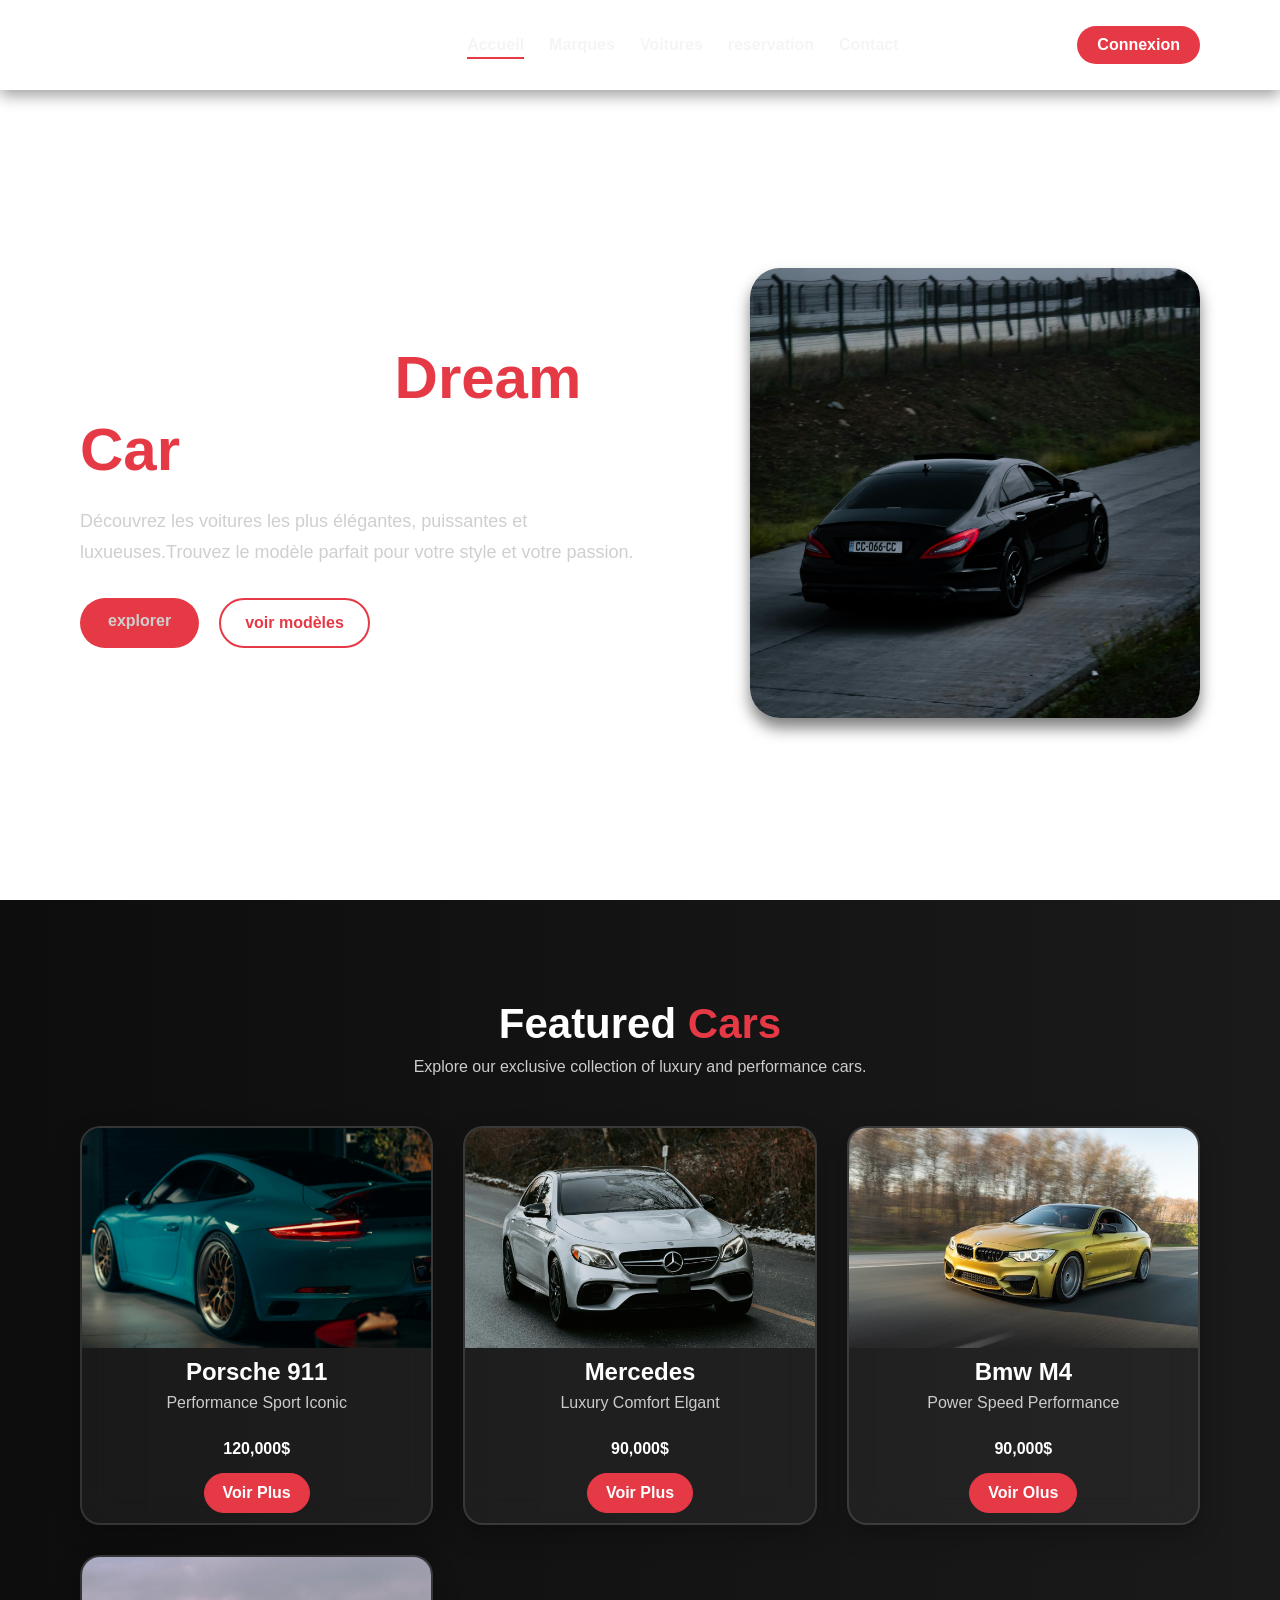
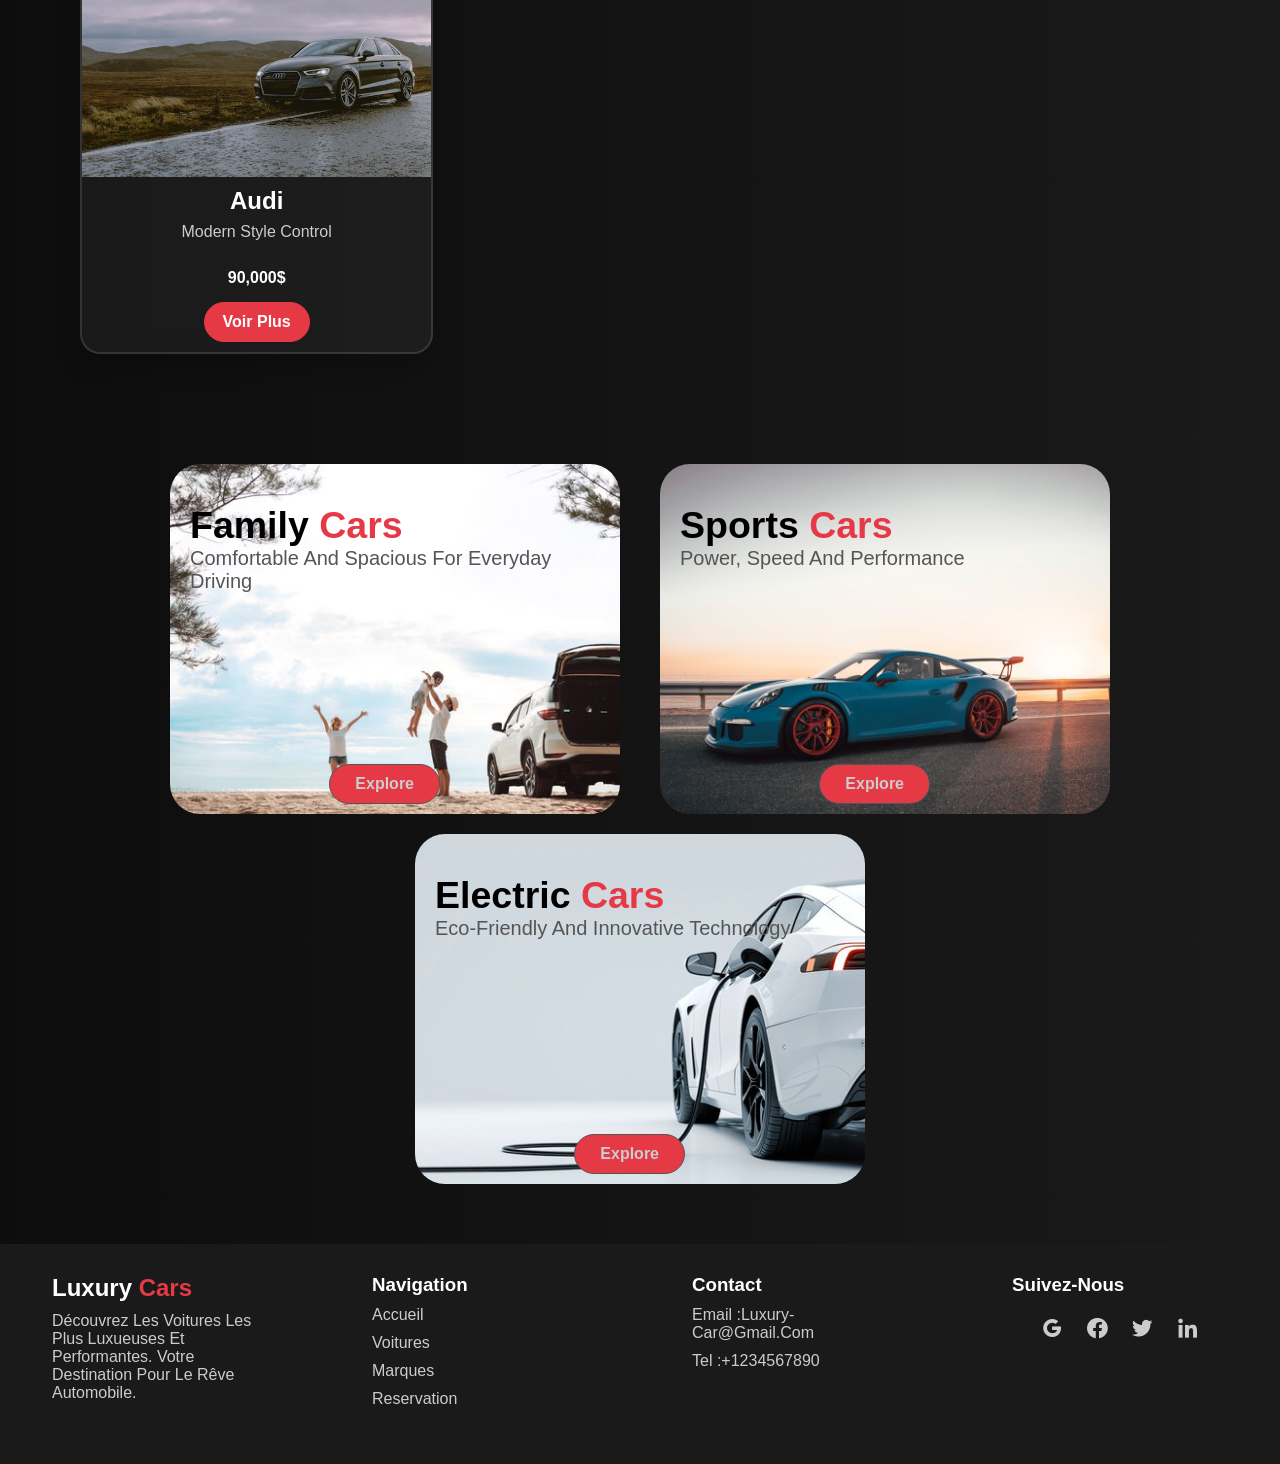
==== index.html @ 9dcb7784 "Version initiale" ====
<!doctype html>
<html lang="fr">
  <head>
    <meta charset="UTF-8" />
    <meta name="viewport" content="width=device-width, initial-scale=1.0" />
    <title>Luxury Cars</title>
    <link rel="stylesheet" href="style.css" />
    <link
      href="https://unpkg.com/boxicons@2.1.4/css/boxicons.min.css"
      rel="stylesheet"
    />
  </head>
  <body>
    <video autoplay muted loop id="video1">
      <source src="video/5.mp4" type="video/mp4" />
    </video>

    <head>
      <div>
        <header id="header">
          <h2 class="logo">LUXURY CARS</h2>

          <nav>
            <ul class="navbar">
              <li><a class="active" href="index.html">Accueil</a></li>
              <li><a href="marques.html">Marques</a></li>
              <li><a href="voitures.html">Voitures</a></li>
              <li><a href="#">reservation</a></li>
              <li><a href="#">Contact</a></li>
            </ul>
          </nav>

          <a href="connexion.html" class="login-btn">Connexion</a>
        </header>
        <!--hero-->
        <section class="hero">
          <div class="herotext">
            <h2>drive your <span>dream car</span></h2>
            <p>
              Découvrez les voitures les plus élégantes, puissantes et
              luxueuses.Trouvez le modèle parfait pour votre style et votre
              passion.
            </p>

            <div class="herobuttons">
              <a href="" class="explorer">explorer</a>
              <a href="" class="modele">voir modèles</a>
            </div>
          </div>
          <div><img class="heroimg" src="image/cls.jpg" /></div>
        </section>
      </div>
    </head>

    <main>
      <!--feature-->

      <section id="feature">
        <div class="feature-box">
          <div class="feature-text">
            <h2>Featured <span>cars</span></h2>
            <p>
              Explore our exclusive collection of luxury and performance cars.
            </p>
          </div>

          <div class="feature-cards">
            <div class="car-card">
              <img src="image/porsche-911.jpg" alt="porsche 911" />
              <div class="car-info">
                <h3>Porsche 911</h3>
                <p>performance sport iconic</p>
              </div>
              <div class="car-bottom">
                <p>120,000$</p>
                <a href="#" class="car-btn"> voir plus</a>
              </div>
            </div>

            <div class="car-card">
              <img src="image/mercedes.jpg" alt="mercedes" />
              <div class="car-info">
                <h3>mercedes</h3>
                <p>luxury comfort elgant</p>
              </div>
              <div class="car-bottom">
                <p>90,000$</p>
                <a href="#" class="car-btn"> voir plus</a>
              </div>
            </div>

            <div class="car-card">
              <img src="image/bmx-m4.jpg" alt="bmw m4" />
              <div class="car-info">
                <h3>bmw m4</h3>
                <p>power speed performance</p>
              </div>
              <div class="car-bottom">
                <p>90,000$</p>
                <a href="#" class="car-btn"> voir olus</a>
              </div>
            </div>

            <div class="car-card">
              <img src="image/audi1.jpg" alt="audi" />
              <div class="car-info">
                <h3>audi</h3>
                <p>modern style control</p>
              </div>
              <div class="car-bottom">
                <p>90,000$</p>
                <a href="#" class="car-btn"> voir plus</a>
              </div>
            </div>
          </div>
        </div>
      </section>

      <!--cars type-->

      <section class="cars-type">
        <div class="car-type" id="family-car">
          <div class="type-txt">
            <h2>family <span>cars</span></h2>
            <p>Comfortable and spacious for everyday driving</p>
          </div>

          <a href="" class="type-btn">explore</a>
        </div>

        <div class="car-type" id="sport-car">
          <div class="type-txt">
            <h2>sports <span>cars</span></h2>
            <p>Power, speed and performance</p>
          </div>
          <a href="" class="type-btn">explore</a>
        </div>

        <div class="car-type" id="electric-car">
          <div class="type-txt">
            <h2>electric <span>cars</span></h2>
            <p>Eco-friendly and innovative technology</p>
          </div>
          <a href="" class="type-btn">explore</a>
        </div>
      </section>
    </main>

    <!--footer-->
    <footer>
      <section class="footer">
        <div class="footer-cnt">
          <div class="footer-box">
            <h2>luxury <span>cars</span></h2>
            <p>
              Découvrez les voitures les plus luxueuses et performantes. Votre
              destination pour le rêve automobile.
            </p>
          </div>

          <div class="footer-box">
            <h3>navigation</h3>
            <ul>
              <li><a href="index.html">Accueil</a></li>
              <li><a href="voitures.html">voitures</a></li>
              <li><a href="marques.html">marques</a></li>
              <li><a href="reservation.html">reservation</a></li>
            </ul>
          </div>

          <div class="footer-box">
            <h3>contact</h3>
            <a href="mailto:contactgmail.com">email :luxury-car@gmail.com</a>
            <a href="telto+1234567890">tel :+1234567890</a>
          </div>
          <div class="footer-box">
            <h3>suivez-nous</h3>
            <div class="social">
              <a href=""><i class="bx bxl-google"></i></a>
              <a href=""><i class="bx bxl-facebook-circle"></i></a>
              <a href=""><i class="bx bxl-twitter"></i></a>
              <a href=""><i class="bx bxl-linkedin"></i></a>
            </div>
          </div>
        </div>
      </section>
    </footer>
  </body>
</html>
---- style.css ----
/*   accueil   */
* {
  padding: 0;
  margin: 0;
  box-sizing: border-box;
  font-family: sans-serif;
}
#header {
  height: 10vh;
  display: flex;
  justify-content: space-between;
  align-items: center;
  padding: 0px 80px;
  background-color: transparent;
  box-shadow: 0 5px 15px rgba(0, 0, 0, 0.4);
  position: sticky;
  top: 0;
  z-index: 100;
}
.logo {
  color: white;
  font-size: 26px;
  font-weight: bold;
  letter-spacing: 2px;
}
.navbar {
  display: flex;
  align-items: center;
  justify-content: center;
  gap: 25px;
}
#header li {
  list-style: none;
  position: relative;
}
#header li a {
  text-decoration: none;
  color: #f5f5f5;
  font-weight: 600;
  font-size: 16px;
  padding: 5px 0;
  transition: 0.3s ease;
}
.navbar li a:hover,
.navbar li a.active {
  color: #e63946;
}
.navbar li a::after {
  content: "";
  position: absolute;
  left: 0;
  bottom: -5px;
  width: 0%;
  height: 2px;
  background-color: #e63946;
  transition: 0.3s ease;
}
.navbar li a:hover::after,
.navbar li a.active::after {
  width: 100%;
}
.login-btn {
  text-decoration: none;
  color: white;
  background-color: #e63946;
  padding: 10px 20px;
  border-radius: 20px;
  font-weight: bold;
  transition: 0.3s ease;
}
.login-btn:hover {
  background-color: white;
  color: #e63946;
}
/*hero*/
.hero {
  display: flex;
  align-items: center;
  justify-content: space-between;
  background: transparent;
  min-height: 90vh;
  padding: 80px;
}
.herotext {
  max-width: 50%;
}
.hero h2 {
  font-size: 60px;
  color: white;
  text-transform: capitalize;
  line-height: 1.2;
  margin-bottom: 20px;
}
.hero span {
  color: #e63946;
}
.hero p {
  color: #cfcfcf;
  font-size: 18px;
  line-height: 1.7;
  margin-bottom: 30px;
}
.herobuttons {
  display: flex;
  gap: 20px;
  font-weight: 600;
}
.explorer {
  text-decoration: none;
  background-color: #e63946;
  color: #cfcfcf;
  padding: 14px 28px;
  border-radius: 30px;
  transition: 0.5s ease;
}
.explorer:hover {
  background-color: #cfcfcf;
  color: #e63946;
}
.modele {
  text-decoration: none;
  color: #e63946;
  padding: 14px 24px;
  border-radius: 30px;
  border: #e63946 solid 2px;
  transition: 0.5s ease;
}
.modele:hover {
  background-color: #e63946;
  color: #cfcfcf;
}
.hero .heroimg {
  box-shadow: 0 10px 15px rgba(0, 0, 0, 0.5);
  width: 450px;
  max-width: 100%;
  height: auto;
  border-radius: 30px;
}

/*connextion*/

.wrapped-body {
  display: flex;
  justify-content: center;
  align-items: center;
  min-height: 90vh;
  background-size: cover;
  background-position: center;
}

.wrapped {
  background-color: transparent;
  border: 2px solid rgba(255, 255, 255, 0.2);
  backdrop-filter: blur(20px);
  box-shadow: 0 0 10px rgba(0, 0, 0, 0.4);
  color: white;
  width: 400px;
  border-radius: 20px;
  padding: 20px;
}

.wrapped h1 {
  font-size: 36px;
  text-align: center;
}

.wrapped .info-box {
  width: 100%;
  height: 50px;
  margin: 20px 0px;
}

.info-box input {
  width: 100%;
  height: 100%;
  background-color: transparent;
  border-radius: 40px;
  border: 2px solid rgba(255, 255, 255, 0.2);
  color: white;
  padding: 15px 40px 15px 20px;
  font-size: 16px;
  transition: 0.4s ease;
}

.info-box {
  position: relative;
}

.info-box i {
  position: absolute;
  right: 20px;
  transform: translateY(-50%);
  top: 50%;
  transition: 0.3s ease;
}

.info-box input::placeholder {
  color: #cfcfcf;
  padding: 0px 20px;
  letter-spacing: 1.3px;
}

.info-box input:hover::placeholder {
  color: whitesmoke;
  font-weight: 600;
}

.info-box input:hover {
  background-color: #e63946;
  transform: translateY(-5px);
}
.info-box input:hover + i {
  transform: translateY(-14.5px);
}
.remember {
  display: flex;
  align-items: center;
  justify-content: space-between;
}

.remember label {
  transition: 0.3s ease;
}

.remember label:hover {
  text-decoration: underline;
  color: #e63946;
  transform: translateY(-3px);
}

.remember a {
  text-decoration: none;
  color: #e63946;
  transition: 0.3s ease;
}

.remember a:hover {
  text-decoration: underline;
  color: white;
  transform: translateY(-3px) scale(1.05);
}

.connexion-btn button {
  width: 100%;
  height: 45px;
  margin: 10px 0px;
  font-size: 18px;
  font-weight: 600;
  border-radius: 40px;
  background-color: #e63946;
  color: #cfcfcf;
  border: 2px solid rgba(255, 255, 255, 0.2);
  transition: 0.3s ease;
}

.connexion-btn button:hover {
  background-color: transparent;
  transform: translateY(-5px);
  color: #e63946;
}

.wrapped .register {
  text-align: center;
  font-size: 18px;
  margin-top: 10px;
}
.wrapped .register a {
  text-decoration: none;
  color: #e63946;
  font-weight: 600;
  margin: 5px;
  transition: 0.3s ease;
  display: inline-block;
}
.wrapped .register a:hover {
  text-decoration: underline;
  color: white;
  transform: translateY(-3px) scale(1.05);
}
.or-divider {
  text-align: center;
  margin: 20px 0;
  position: relative;
  font-weight: 600;
  color: #cfcfcf;
}

.or-divider::before,
.or-divider::after {
  content: "";
  position: absolute;
  top: 50%;
  width: 40%;
  height: 1px;
  background-color: #555;
}

.or-divider::before {
  left: 0;
}

.or-divider::after {
  right: 0;
}
.social {
  display: flex;
  justify-content: center;
  align-items: center;
  gap: 20px;
  margin-top: 10px;
}
.social a {
  font-size: 25px;
  color: white;
  transition: 0.3s ease;
}

.social a:hover {
  transform: translateY(-3px);
  color: #e63946;
}

#video1 {
  position: absolute;
  top: 0;
  left: 0;
  width: 100%;
  height: 100%;
  object-fit: cover;
  z-index: -1;
}
/*feature*/
#feature {
  padding: 100px 80px;
  background: linear-gradient(to right, #0d0d0d, #1a1a1a);
}

.feature-text {
  text-align: center;
  margin-bottom: 50px;
  padding: 0 20px;
}
.feature-text h2 {
  color: #fff;
  font-size: 42px;
  text-transform: capitalize;
  margin-bottom: 10px;
}

.feature-text h2 span {
  color: #e63946;
}

.feature-text p {
  color: #ccc;
  font-size: 16px;
  margin: auto;
}

.feature-cards {
  display: grid;
  grid-template-columns: repeat(auto-fit, minmax(260px, 1fr));
  gap: 30px;
}
.cars-type {
  padding-bottom: 50px;
}

.car-card {
  border-radius: 20px;
  overflow: hidden;
  background: rgba(255, 255, 255, 0.05);
  border: 2px solid rgba(255, 255, 255, 0.12);
  backdrop-filter: blur(15px);
  box-shadow: 0 10px 25px rgba(0, 0, 0, 0.25);
  transition: 0.4s ease;
  text-transform: capitalize;
}
.car-card:hover {
  transform: translateY(-10px);
  box-shadow: 0 20px 35px rgba(0, 0, 0, 0.35);
}
.car-card img {
  height: 220px;
  max-width: 100%;
  object-fit: cover;
  width: 100%;
  display: block;
}

.car-info {
  padding: 10px 10px;
  text-align: center;
}
.car-info h3 {
  font-size: 24px;
  color: #fff;
  margin-bottom: 8px;
  text-transform: capitalize;
}

.car-info p {
  color: #ccc;
  margin-bottom: 18px;
}

.car-bottom {
  display: flex;
  flex-direction: column;
  align-items: center;
  justify-content: center;
}

.car-bottom p {
  color: #fff;
  font-weight: 600;
  margin-bottom: 15px;
}

.car-btn {
  text-decoration: none;
  color: #fff;
  background-color: #e63946;
  border: #e63946 solid 1px;
  padding: 10px 18px;
  border-radius: 30px;
  font-weight: 600;
  transition: 0.3s ease;
  margin-bottom: 10px;
}
.car-btn:hover {
  background-color: #cfcfcf;
  transform: translateY(-5px);
  color: #e63946;
}
.cars-type {
  background: linear-gradient(to right, #0d0d0d, #1a1a1a);
  display: flex;
  justify-content: center;
  align-items: center;
  flex-wrap: wrap;
}
.car-type {
  position: relative;
  display: flex;
  flex-direction: column;
  align-items: flex-start;
  background-color: #1a1a1a;
  width: 450px;
  margin: 10px 20px;
  height: 350px;
  padding: 20px;
  font-size: 25px;
  border-radius: 30px;
  background-size: cover;
  background-position: center;
  background-repeat: no-repeat;
  transition: 0.4s ease;
  text-transform: capitalize;
}
.type-txt {
  margin-top: 20px;
}
.car-type p {
  font-size: 20px;
  color: #555;
}
.car-type span {
  color: #e63946;
}

.type-btn {
  position: absolute;
  bottom: 3%;
  right: 40%;
  border: #555 solid 1px;
  padding: 10px 25px;
  font-size: 16px;
  background: #e63946;
  text-decoration: none;
  color: #ccc;
  font-weight: 600;
  border-radius: 20px;
  transition: 0.3s ease;
}
#family-car {
  background-image: url("image/family1.jpg");
}
#sport-car {
  background-image: url("image/1.jpg");
}
#electric-car {
  background-image: url("image/electric1.jpg");
}
.car-type:hover {
  transform: scale(1.03);
}
.type-btn:hover {
  background-color: #cfcfcf;
  transform: translateY(-5px);
  color: #e63946;
}
.footer-cnt {
  background-color: #1a1a1a;
  display: flex;
  justify-content: space-between;
  align-items: flex-start;
  text-transform: capitalize;
  padding: 20px 0px;
}
.footer-cnt a,
.footer-cnt p {
  text-decoration: none;
  color: #ccc;
}
.footer-cnt {
  background-color: #1a1a1a;
}

.footer-cnt h2,
.footer-cnt h3 {
  color: white;
}

.footer-cnt a,
.footer-cnt p {
  color: #ccc;
  text-decoration: none;
}
.footer-cnt span {
  color: #e63946;
}
.footer-box {
  width: 20%;
  margin: auto;
  flex-direction: column;
  padding: 10px 20px;
  height: 180px;
  display: flex;
  gap: 10px;
}
.footer-box ul {
  list-style: none;
  display: flex;
  flex-direction: column;
  gap: 10px;
}
.pages-body {
  background: linear-gradient(to right, #0d0d0d, #1a1a1a);
}
.voitures_body {
  padding: 0px 20px;
}
.filters {
  display: flex;
  justify-content: center;
  align-items: center;
  gap: 15px;
  flex-wrap: wrap;
  margin: 40px 0 40px;
  padding: 0 20px;
}

.filter-btn {
  padding: 12px 24px;
  border: 1px solid rgba(255, 255, 255, 0.15);
  border-radius: 30px;
  background: rgba(255, 255, 255, 0.06);
  color: #fff;
  font-size: 15px;
  font-weight: 600;
  letter-spacing: 0.5px;
  cursor: pointer;
  transition: 0.3s ease;
  backdrop-filter: blur(10px);
  box-shadow: 0 6px 15px rgba(0, 0, 0, 0.25);
}

.filter-btn:hover {
  background-color: #e63946;
  color: #fff;
  transform: translateY(-3px);
  box-shadow: 0 10px 20px rgba(230, 57, 70, 0.3);
}
.filter-btn.active {
  background-color: #e63946 !important;
  color: #fff !important;
  border-color: #e63946 !important;
  box-shadow: 0 10px 20px rgba(230, 57, 70, 0.35);
}
.load-more-wrapper {
  display: flex;
  justify-content: center;
  margin: 40px 0 60px;
}
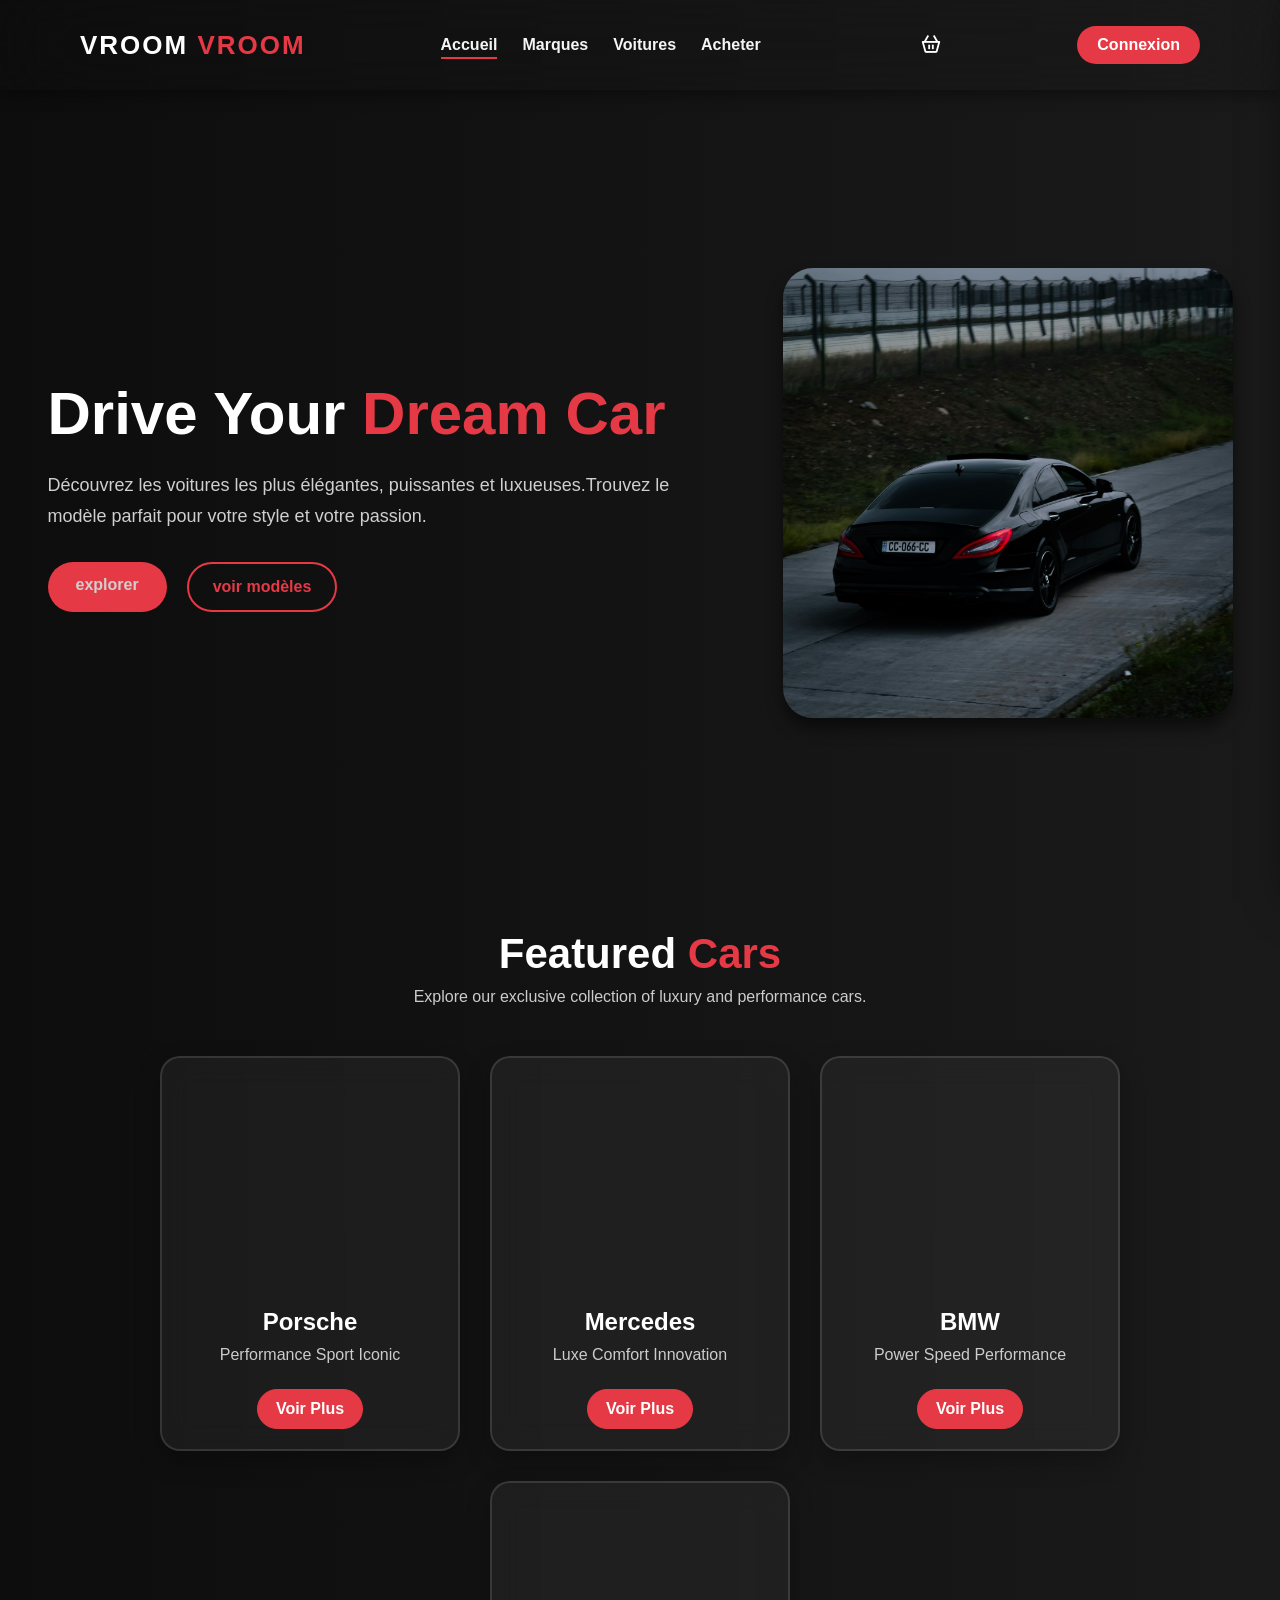
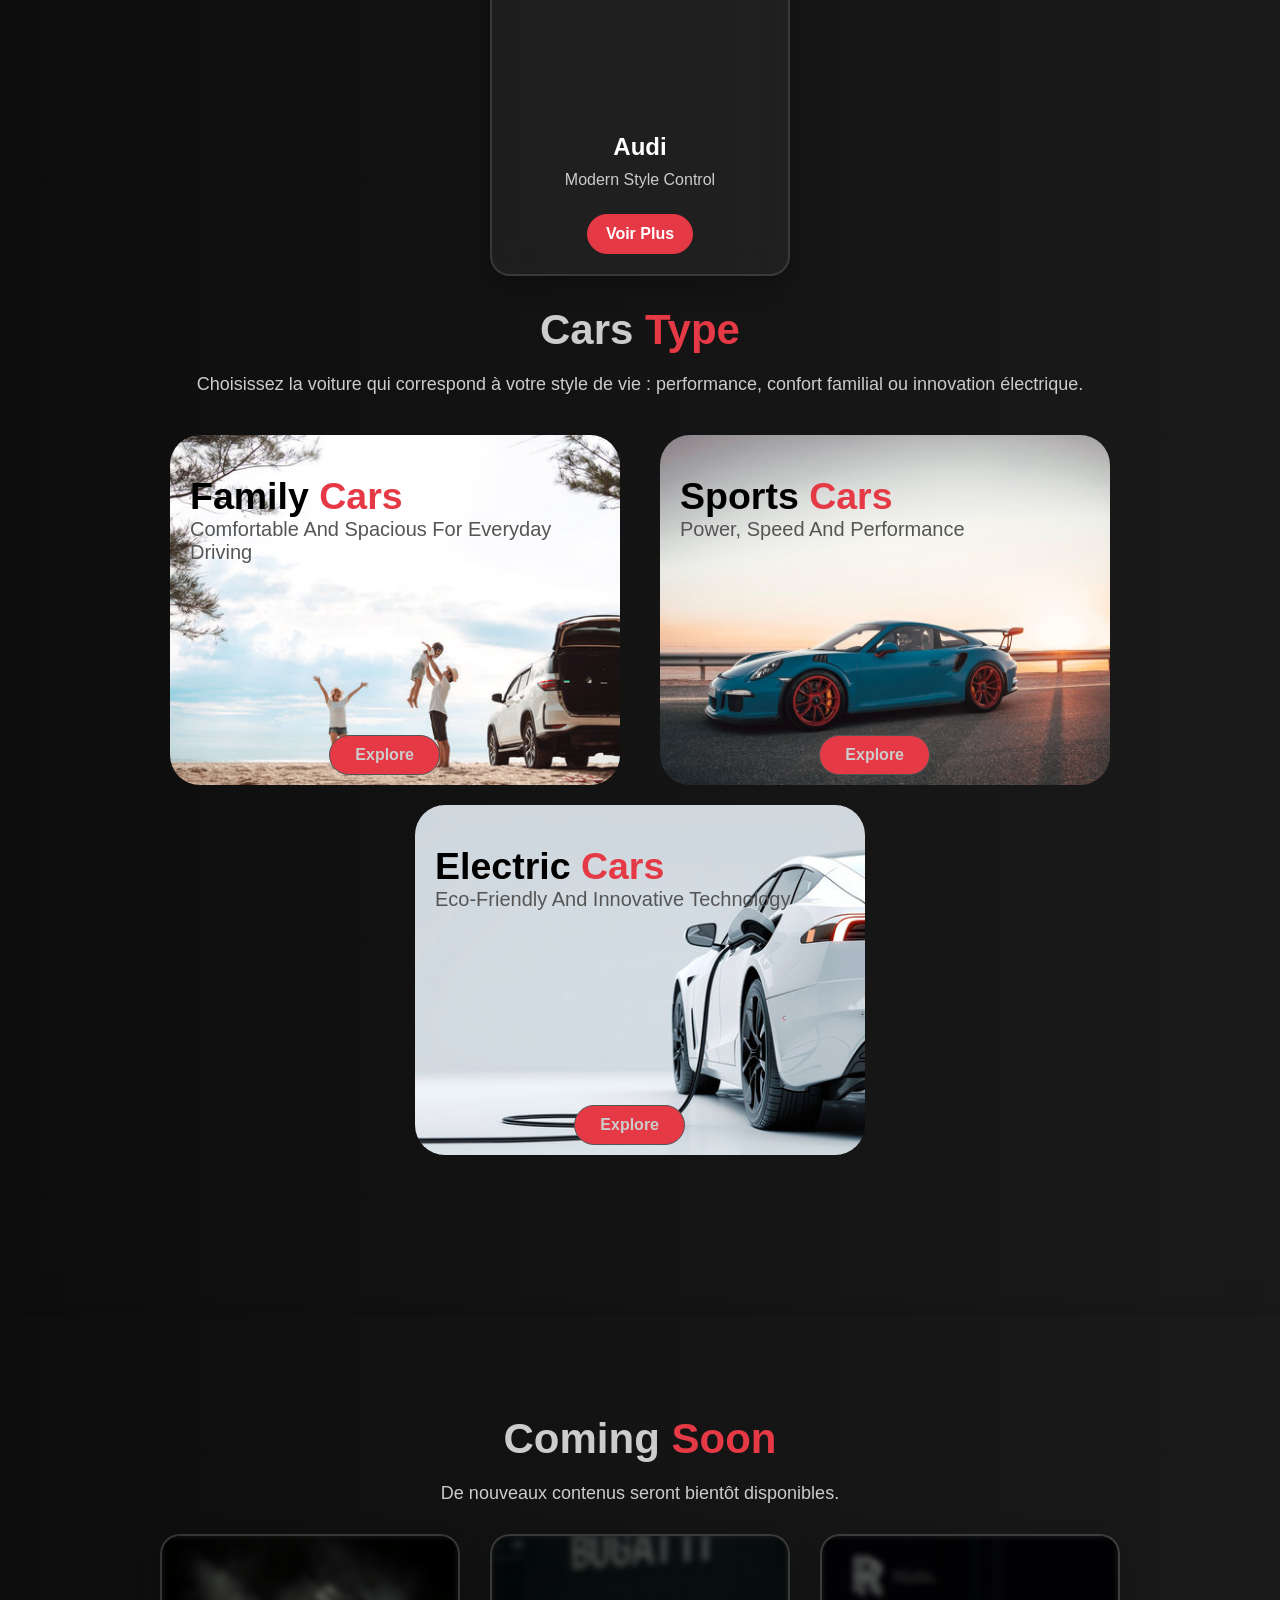
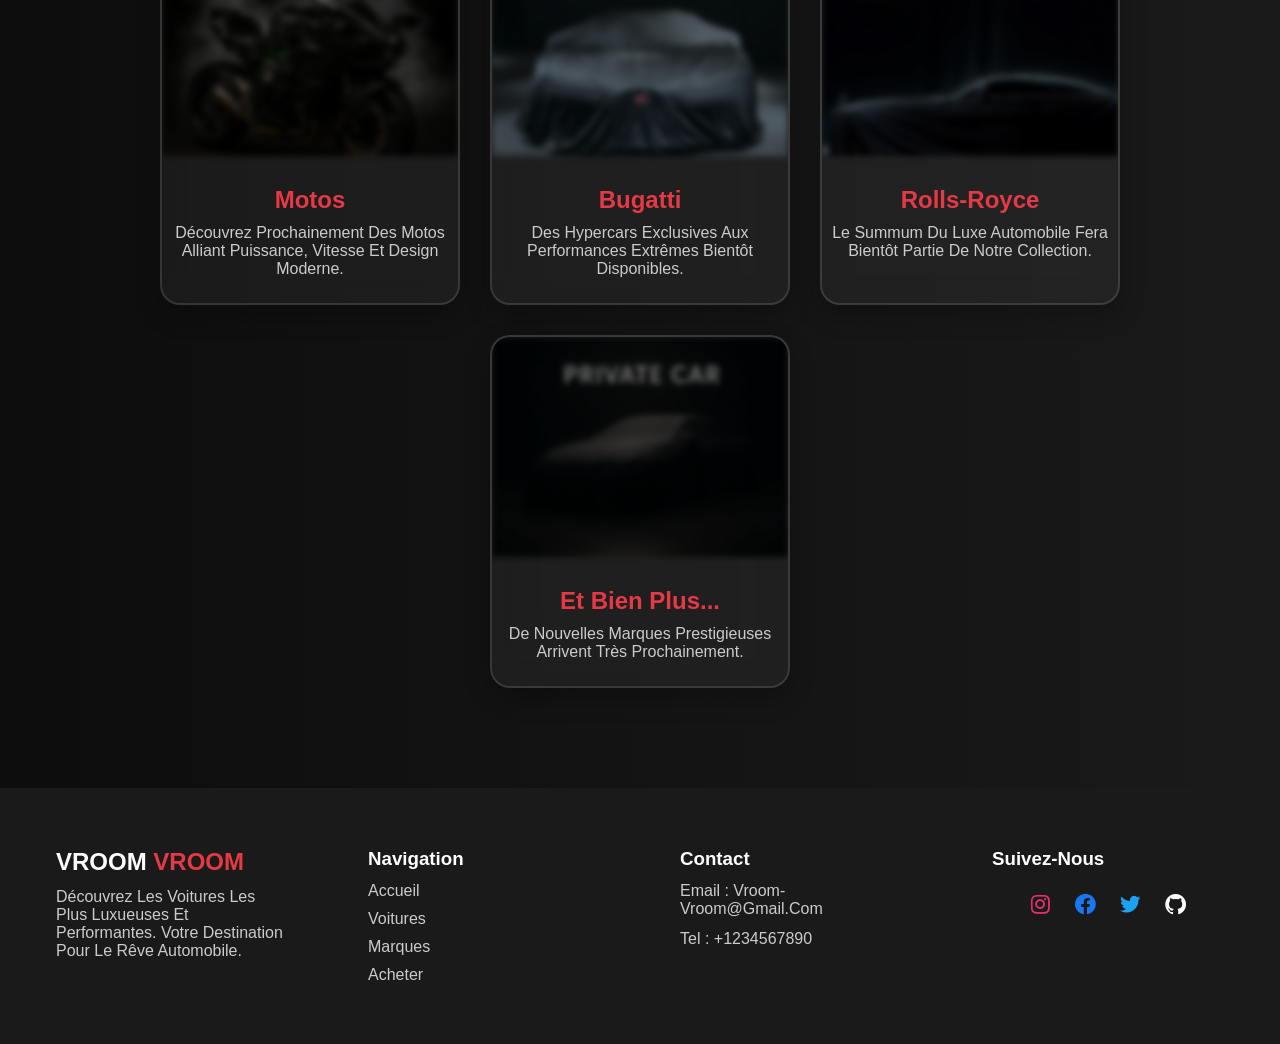
==== commit fe95a3e3: "Ajout site VROOM VROOM" ====
--- a/index.html
+++ b/index.html
@@ -3,54 +3,70 @@
   <head>
     <meta charset="UTF-8" />
     <meta name="viewport" content="width=device-width, initial-scale=1.0" />
-    <title>Luxury Cars</title>
-    <link rel="stylesheet" href="style.css" />
+    <title>VROOM VROOM</title>
+    <link rel="stylesheet" href="style/style.css" />
     <link
       href="https://unpkg.com/boxicons@2.1.4/css/boxicons.min.css"
       rel="stylesheet"
     />
   </head>
-  <body>
+  <body class="pages-body">
     <video autoplay muted loop id="video1">
-      <source src="video/5.mp4" type="video/mp4" />
+      <source src="video/hero-video.mp4" type="video/mp4" />
     </video>
 
-    <head>
-      <div>
-        <header id="header">
-          <h2 class="logo">LUXURY CARS</h2>
-
-          <nav>
-            <ul class="navbar">
-              <li><a class="active" href="index.html">Accueil</a></li>
-              <li><a href="marques.html">Marques</a></li>
-              <li><a href="voitures.html">Voitures</a></li>
-              <li><a href="#">reservation</a></li>
-              <li><a href="#">Contact</a></li>
-            </ul>
-          </nav>
-
-          <a href="connexion.html" class="login-btn">Connexion</a>
-        </header>
-        <!--hero-->
-        <section class="hero">
-          <div class="herotext">
-            <h2>drive your <span>dream car</span></h2>
-            <p>
-              Découvrez les voitures les plus élégantes, puissantes et
-              luxueuses.Trouvez le modèle parfait pour votre style et votre
-              passion.
-            </p>
-
-            <div class="herobuttons">
-              <a href="" class="explorer">explorer</a>
-              <a href="" class="modele">voir modèles</a>
-            </div>
-          </div>
-          <div><img class="heroimg" src="image/cls.jpg" /></div>
-        </section>
-      </div>
-    </head>
+    <div>
+      <header id="header">
+        <h2 class="logo">VROOM<span> VROOM </span></h2>
+
+        <nav>
+          <ul class="navbar">
+            <li>
+              <a class="active" href="index.html"
+                ><i class="bx bx-home"></i> Accueil</a
+              >
+            </li>
+            <li>
+              <a href="content/marques.html"
+                ><i class="bx bx-award"></i> Marques</a
+              >
+            </li>
+            <li>
+              <a href="content/voitures.html"
+                ><i class="bx bx-car"></i> Voitures</a
+              >
+            </li>
+            <li>
+              <a href="content/acheter.html"
+                ><i class="bx bx-credit-card"></i> Acheter</a
+              >
+            </li>
+          </ul>
+        </nav>
+        <a href="#" class="basket"><i class="bx bx-basket"></i></a>
+        <a href="#" class="menu"><i class="bx bx-menu"></i></a>
+        <a href="content/connexion.html" class="login-btn" id="account-btn"
+          >Connexion</a
+        >
+      </header>
+      <!--hero-->
+      <section class="hero">
+        <div class="herotext">
+          <h2>drive your <span>dream car</span></h2>
+          <p>
+            Découvrez les voitures les plus élégantes, puissantes et
+            luxueuses.Trouvez le modèle parfait pour votre style et votre
+            passion.
+          </p>
+
+          <div class="herobuttons">
+            <a href="content/voitures.html" class="explorer">explorer</a>
+            <a href="content/marques.html" class="modele">voir modèles</a>
+          </div>
+        </div>
+        <div><img class="heroimg" src="image/cls.jpg" /></div>
+      </section>
+    </div>
 
     <main>
       <!--feature-->
@@ -66,50 +82,54 @@
 
           <div class="feature-cards">
             <div class="car-card">
-              <img src="image/porsche-911.jpg" alt="porsche 911" />
-              <div class="car-info">
-                <h3>Porsche 911</h3>
+              <video src="video/porsche.mp4" muted loop autoplay></video>
+              <div class="car-info">
+                <h3>Porsche</h3>
                 <p>performance sport iconic</p>
               </div>
               <div class="car-bottom">
-                <p>120,000$</p>
-                <a href="#" class="car-btn"> voir plus</a>
-              </div>
-            </div>
-
-            <div class="car-card">
-              <img src="image/mercedes.jpg" alt="mercedes" />
+                <a href="content/voitures.html?brand=Porsche" class="car-btn">
+                  voir plus</a
+                >
+              </div>
+            </div>
+
+            <div class="car-card">
+              <video src="video/mercedes.mp4" muted loop autoplay></video>
               <div class="car-info">
                 <h3>mercedes</h3>
-                <p>luxury comfort elgant</p>
-              </div>
-              <div class="car-bottom">
-                <p>90,000$</p>
-                <a href="#" class="car-btn"> voir plus</a>
-              </div>
-            </div>
-
-            <div class="car-card">
-              <img src="image/bmx-m4.jpg" alt="bmw m4" />
-              <div class="car-info">
-                <h3>bmw m4</h3>
+                <p>luxe Comfort Innovation</p>
+              </div>
+              <div class="car-bottom">
+                <a href="content/voitures.html?brand=Mercedes" class="car-btn">
+                  voir plus</a
+                >
+              </div>
+            </div>
+
+            <div class="car-card">
+              <video src="video/bmw.mp4" muted loop autoplay></video>
+              <div class="car-info">
+                <h3>BMW</h3>
                 <p>power speed performance</p>
               </div>
               <div class="car-bottom">
-                <p>90,000$</p>
-                <a href="#" class="car-btn"> voir olus</a>
-              </div>
-            </div>
-
-            <div class="car-card">
-              <img src="image/audi1.jpg" alt="audi" />
+                <a href="content/voitures.html?brand=BMW" class="car-btn">
+                  voir plus</a
+                >
+              </div>
+            </div>
+
+            <div class="car-card">
+              <video src="video/audi.mp4" muted loop autoplay></video>
               <div class="car-info">
                 <h3>audi</h3>
                 <p>modern style control</p>
               </div>
               <div class="car-bottom">
-                <p>90,000$</p>
-                <a href="#" class="car-btn"> voir plus</a>
+                <a href="content/voitures.html?brand=Audi" class="car-btn">
+                  voir plus</a
+                >
               </div>
             </div>
           </div>
@@ -118,30 +138,107 @@
 
       <!--cars type-->
 
-      <section class="cars-type">
-        <div class="car-type" id="family-car">
-          <div class="type-txt">
-            <h2>family <span>cars</span></h2>
-            <p>Comfortable and spacious for everyday driving</p>
-          </div>
-
-          <a href="" class="type-btn">explore</a>
-        </div>
-
-        <div class="car-type" id="sport-car">
-          <div class="type-txt">
-            <h2>sports <span>cars</span></h2>
-            <p>Power, speed and performance</p>
-          </div>
-          <a href="" class="type-btn">explore</a>
-        </div>
-
-        <div class="car-type" id="electric-car">
-          <div class="type-txt">
-            <h2>electric <span>cars</span></h2>
-            <p>Eco-friendly and innovative technology</p>
-          </div>
-          <a href="" class="type-btn">explore</a>
+      <section>
+        <div class="type-countiner">
+          <div class="type-text">
+            <h2>Cars <span>Type</span></h2>
+            <p>
+              Choisissez la voiture qui correspond à votre style de vie :
+              performance, confort familial ou innovation électrique.
+            </p>
+          </div>
+          <div class="cars-type">
+            <div class="car-type" id="family-car">
+              <div class="type-txt">
+                <h2>family <span>cars</span></h2>
+                <p>Comfortable and spacious for everyday driving</p>
+              </div>
+              <a href="content/voitures.html?type=family" class="type-btn"
+                >explore</a
+              >
+            </div>
+
+            <div class="car-type" id="sport-car">
+              <div class="type-txt">
+                <h2>sports <span>cars</span></h2>
+                <p>Power, speed and performance</p>
+              </div>
+              <a href="content/voitures.html?type=sport" class="type-btn"
+                >explore</a
+              >
+            </div>
+
+            <div class="car-type" id="electric-car">
+              <div class="type-txt">
+                <h2>electric <span>cars</span></h2>
+                <p>Eco-friendly and innovative technology</p>
+              </div>
+              <a href="content/voitures.html?type=electric" class="type-btn"
+                >explore</a
+              >
+            </div>
+          </div>
+        </div>
+      </section>
+
+      <!--coming soon-->
+      <section id="coming-soon">
+        <div class="cs-head">
+          <h2>coming <span>soon</span></h2>
+          <p>De nouveaux contenus seront bientôt disponibles.</p>
+        </div>
+
+        <div class="cs-cards">
+          <div class="cs-card">
+            <div class="cs-img">
+              <img src="image/coming-moto.jpg" alt="" />
+            </div>
+            <div class="cs-info">
+              <h3>Motos</h3>
+              <p>
+                Découvrez prochainement des motos alliant puissance, vitesse et
+                design moderne.
+              </p>
+            </div>
+          </div>
+
+          <div class="cs-card">
+            <div class="cs-img">
+              <img src="image/coming-bugatti.jpg" alt="" />
+            </div>
+            <div class="cs-info">
+              <h3>Bugatti</h3>
+              <p>
+                Des hypercars exclusives aux performances extrêmes bientôt
+                disponibles.
+              </p>
+            </div>
+          </div>
+
+          <div class="cs-card">
+            <div class="cs-img">
+              <img src="image/coming-rolls.jpg" alt="" />
+            </div>
+            <div class="cs-info">
+              <h3>Rolls-Royce</h3>
+              <p>
+                Le summum du luxe automobile fera bientôt partie de notre
+                collection.
+              </p>
+            </div>
+          </div>
+
+          <div class="cs-card">
+            <div class="cs-img">
+              <img src="image/coming-soon.jpg" alt="" />
+            </div>
+            <div class="cs-info">
+              <h3>Et bien plus...</h3>
+              <p>
+                De nouvelles marques prestigieuses arrivent très prochainement.
+              </p>
+            </div>
+          </div>
         </div>
       </section>
     </main>
@@ -151,7 +248,7 @@
       <section class="footer">
         <div class="footer-cnt">
           <div class="footer-box">
-            <h2>luxury <span>cars</span></h2>
+            <h2>VROOM<span> VROOM</span></h2>
             <p>
               Découvrez les voitures les plus luxueuses et performantes. Votre
               destination pour le rêve automobile.
@@ -162,28 +259,38 @@
             <h3>navigation</h3>
             <ul>
               <li><a href="index.html">Accueil</a></li>
-              <li><a href="voitures.html">voitures</a></li>
-              <li><a href="marques.html">marques</a></li>
-              <li><a href="reservation.html">reservation</a></li>
+              <li><a href="content/voitures.html">voitures</a></li>
+              <li><a href="content/marques.html">marques</a></li>
+              <li><a href="content/acheter.html">acheter</a></li>
             </ul>
           </div>
 
           <div class="footer-box">
             <h3>contact</h3>
-            <a href="mailto:contactgmail.com">email :luxury-car@gmail.com</a>
-            <a href="telto+1234567890">tel :+1234567890</a>
+            <a href="mailto:luxury-car@gmail.com"
+              >email : vroom-vroom@gmail.com</a
+            >
+            <a href="tel:+1234567890">tel : +1234567890</a>
           </div>
           <div class="footer-box">
             <h3>suivez-nous</h3>
             <div class="social">
-              <a href=""><i class="bx bxl-google"></i></a>
-              <a href=""><i class="bx bxl-facebook-circle"></i></a>
-              <a href=""><i class="bx bxl-twitter"></i></a>
-              <a href=""><i class="bx bxl-linkedin"></i></a>
+              <a href="https://www.instagram.com/"
+                ><i class="bx bxl-instagram" style="color: #e1306c"></i
+              ></a>
+              <a href="https://www.facebook.com/"
+                ><i class="bx bxl-facebook-circle" style="color: #1877f2"></i
+              ></a>
+              <a href="https://x.com/"
+                ><i class="bx bxl-twitter" style="color: #1da1f2"></i
+              ></a>
+              <a href="https://github.com/"><i class="bx bxl-github"></i></a>
             </div>
           </div>
         </div>
       </section>
     </footer>
+    <script src="javascript/auth.js"></script>
+    <script src="javascript/panier.js"></script>
   </body>
 </html>
--- a/style/style.css
+++ b/style/style.css
@@ -0,0 +1,1703 @@
+/*   accueil   */
+* {
+  padding: 0;
+  margin: 0;
+  box-sizing: border-box;
+  font-family: sans-serif;
+}
+html,
+body {
+  overflow-x: hidden;
+  max-width: 100%;
+}
+
+#header {
+  height: 10vh;
+  display: flex;
+  justify-content: space-between;
+  align-items: center;
+  padding: 0px 80px;
+  background-color: transparent;
+  backdrop-filter: blur(50px);
+  box-shadow: 0 5px 15px rgba(0, 0, 0, 0.4);
+  position: sticky;
+  top: 0;
+  z-index: 100;
+}
+.logo {
+  color: white;
+  font-size: 26px;
+  font-weight: bold;
+  letter-spacing: 2px;
+}
+.navbar {
+  display: flex;
+  align-items: center;
+  justify-content: center;
+  gap: 25px;
+}
+#header li {
+  list-style: none;
+  position: relative;
+}
+#header li a {
+  text-decoration: none;
+  color: #f5f5f5;
+  font-weight: 600;
+  font-size: 16px;
+  padding: 5px 0;
+  transition: 0.3s ease;
+}
+#header span {
+  color: #e63946;
+}
+.nav-login {
+  display: none;
+}
+.menu {
+  display: none;
+}
+.basket,
+.menu {
+  color: #fff;
+  font-size: 22px;
+  font-weight: 600;
+  transition: 0.3s ease;
+  position: relative;
+}
+.navbar li a i {
+  display: none;
+}
+.navbar li a:hover,
+.navbar li a.active,
+.footer-box ul li a:hover,
+.basket:hover,
+.menu:hover {
+  color: #e63946;
+}
+.navbar li a::after,
+.footer-box ul li a::after,
+.basket::after,
+.menu::after {
+  content: "";
+  position: absolute;
+  left: 0;
+  bottom: -5px;
+  width: 0%;
+  height: 2px;
+  background-color: #e63946;
+  transition: 0.3s ease;
+}
+.navbar li a:hover::after,
+.navbar li a.active::after,
+.footer-box ul li a:hover::after,
+.basket:hover::after,
+.menu:hover::after {
+  width: 100%;
+}
+.login-btn {
+  text-decoration: none;
+  color: white;
+  background-color: #e63946;
+  padding: 10px 20px;
+  border-radius: 20px;
+  font-weight: bold;
+  transition: 0.3s ease;
+}
+.login-btn:hover {
+  background-color: white;
+  color: #e63946;
+}
+/*hero*/
+.hero {
+  display: flex;
+  align-items: center;
+  justify-content: space-around;
+  background: transparent;
+  min-height: 90vh;
+}
+.herotext {
+  max-width: 50%;
+}
+.hero h2 {
+  font-size: 60px;
+  color: white;
+  text-transform: capitalize;
+  line-height: 1.2;
+  margin-bottom: 20px;
+}
+.hero span {
+  color: #e63946;
+}
+.hero p {
+  color: #cfcfcf;
+  font-size: 18px;
+  line-height: 1.7;
+  margin-bottom: 30px;
+}
+.herobuttons {
+  display: flex;
+  gap: 20px;
+  font-weight: 600;
+}
+.explorer {
+  text-decoration: none;
+  background-color: #e63946;
+  color: #cfcfcf;
+  padding: 14px 28px;
+  border-radius: 30px;
+  transition: 0.5s ease;
+}
+.explorer:hover {
+  background-color: #cfcfcf;
+  color: #e63946;
+}
+.modele {
+  text-decoration: none;
+  color: #e63946;
+  padding: 14px 24px;
+  border-radius: 30px;
+  border: #e63946 solid 2px;
+  transition: 0.5s ease;
+}
+.modele:hover {
+  background-color: #e63946;
+  color: #cfcfcf;
+}
+.hero .heroimg {
+  box-shadow: 0 10px 15px rgba(0, 0, 0, 0.5);
+  width: 450px;
+  max-width: 100%;
+  height: auto;
+  border-radius: 30px;
+}
+
+/*connextion*/
+.wrapped-body {
+  display: flex;
+  justify-content: center;
+  align-items: center;
+  min-height: 90vh;
+  padding: 20px;
+}
+
+/* Card */
+.card {
+  position: relative;
+  width: 820px;
+  max-width: 100%;
+  background: #16161c;
+  border-radius: 20px;
+  overflow: hidden;
+  box-shadow: 0 30px 80px rgba(0, 0, 0, 0.6);
+  height: 560px;
+}
+
+/* Panels */
+.panel {
+  position: absolute;
+  top: 0;
+  width: 50%;
+  height: 100%;
+  display: flex;
+  flex-direction: column;
+  justify-content: center;
+  padding: 36px 40px;
+  transition:
+    opacity 0.4s ease,
+    transform 0.4s ease;
+  overflow-y: auto;
+}
+
+.login-panel {
+  right: 0;
+  opacity: 1;
+  transform: translateX(0);
+  pointer-events: all;
+}
+
+.register-panel {
+  left: 0;
+  opacity: 0;
+  transform: translateX(-40px);
+  pointer-events: none;
+}
+
+.card.active .login-panel {
+  opacity: 0;
+  transform: translateX(40px);
+  pointer-events: none;
+}
+
+.card.active .register-panel {
+  opacity: 1;
+  transform: translateX(0);
+  pointer-events: all;
+  transition-delay: 0.25s;
+}
+
+.panel h2 {
+  font-size: 22px;
+  font-weight: 700;
+  color: #fff;
+  margin-bottom: 3px;
+}
+
+.panel .sub {
+  font-size: 12.5px;
+  color: #666;
+  margin-bottom: 16px;
+}
+.info-box {
+  position: relative;
+  margin-bottom: 11px;
+  height: auto;
+  width: 100%;
+}
+
+.info-box input {
+  width: 100%;
+  background: #1e1e26;
+  border: 1.5px solid #2a2a35;
+  border-radius: 10px;
+  padding: 10px 40px 10px 14px;
+  font-size: 13px;
+  color: #fff;
+  outline: none;
+  transition:
+    border-color 0.3s,
+    background 0.3s,
+    transform 0.3s;
+  height: auto;
+}
+
+.info-box input::placeholder {
+  color: #4a4a58;
+  padding: 0;
+  letter-spacing: normal;
+}
+
+.info-box input:focus,
+.info-box input:hover {
+  border-color: #e63946;
+  background: #1e1e26;
+  transform: none;
+}
+
+.info-box i {
+  position: absolute;
+  right: 13px;
+  top: 50%;
+  transform: translateY(-50%);
+  font-size: 16px;
+  color: #4a4a58;
+  transition: color 0.3s;
+}
+
+.info-box input:focus + i,
+.info-box input:hover + i {
+  color: #e63946;
+  transform: translateY(-50%);
+}
+
+.remember {
+  display: flex;
+  align-items: center;
+  justify-content: space-between;
+  margin-bottom: 8px;
+  font-size: 12px;
+  color: #aaa;
+}
+
+.remember label {
+  display: flex;
+  align-items: center;
+  gap: 6px;
+  cursor: pointer;
+  transition: color 0.3s;
+}
+
+.remember label:hover {
+  color: #e63946;
+  text-decoration: none;
+  transform: none;
+}
+
+.remember a {
+  text-decoration: none;
+  color: #e63946;
+  transition: color 0.3s;
+  font-size: 12px;
+}
+
+.remember a:hover {
+  color: #fff;
+  text-decoration: underline;
+  transform: none;
+}
+
+.connexion-btn button {
+  width: 100%;
+  height: auto;
+  padding: 10px;
+  margin: 8px 0;
+  font-size: 13.5px;
+  font-weight: 600;
+  border-radius: 10px;
+  background: linear-gradient(135deg, #e63946, #c1121f);
+  color: #fff;
+  border: none;
+  cursor: pointer;
+  transition: opacity 0.3s;
+}
+
+.connexion-btn button:hover {
+  opacity: 0.87;
+  background: linear-gradient(135deg, #e63946, #c1121f);
+  transform: none;
+  color: #fff;
+}
+
+.or-divider {
+  display: flex;
+  align-items: center;
+  gap: 10px;
+  margin: 10px 0;
+  font-size: 12px;
+  color: #4a4a58;
+  font-weight: normal;
+  text-align: unset;
+  position: static;
+}
+
+.or-divider::before,
+.or-divider::after {
+  content: "";
+  flex: 1;
+  height: 1px;
+  background: #222230;
+  position: static;
+  width: auto;
+  top: auto;
+}
+.panel .social {
+  display: flex;
+  justify-content: center;
+  align-items: center;
+  gap: 14px;
+  margin-top: 10px;
+}
+
+.panel .social a {
+  display: flex;
+  align-items: center;
+  justify-content: center;
+  width: 36px;
+  height: 36px;
+  background: #1e1e26;
+  border: 1.5px solid #2a2a35;
+  border-radius: 8px;
+  font-size: 18px;
+  color: #ccc;
+  transition:
+    border-color 0.3s,
+    color 0.3s;
+  text-decoration: none;
+}
+
+.panel .social a:hover {
+  border-color: #e63946;
+  color: #e63946;
+  transform: none;
+}
+
+.strength-bar {
+  display: flex;
+  gap: 5px;
+  margin: -4px 0 10px;
+}
+
+.strength-bar span {
+  flex: 1;
+  height: 3px;
+  border-radius: 2px;
+  background: #2a2a35;
+  transition: background 0.4s;
+}
+
+.strength-bar span.weak {
+  background: #e63946;
+}
+.strength-bar span.fair {
+  background: #f4a261;
+}
+.strength-bar span.strong {
+  background: #2dc653;
+}
+
+.slider {
+  position: absolute;
+  top: 0;
+  left: 0;
+  width: 50%;
+  height: 100%;
+  background: linear-gradient(150deg, #374151, #111827);
+  border-radius: 20px;
+  z-index: 10;
+  transition: transform 0.85s cubic-bezier(0.77, 0, 0.18, 1);
+}
+
+.card.active .slider {
+  transform: translateX(100%);
+}
+
+.slider-inner {
+  position: relative;
+  width: 100%;
+  height: 100%;
+  display: flex;
+  align-items: center;
+  justify-content: center;
+  overflow: hidden;
+}
+
+.face {
+  position: absolute;
+  display: flex;
+  flex-direction: column;
+  align-items: center;
+  text-align: center;
+  padding: 40px;
+  color: #fff;
+  transition:
+    opacity 0.35s ease,
+    transform 0.35s ease;
+}
+
+.face h3 {
+  font-size: 26px;
+  font-weight: 700;
+  margin-bottom: 10px;
+}
+
+.face p {
+  font-size: 13px;
+  opacity: 0.85;
+  line-height: 1.7;
+  margin-bottom: 26px;
+  max-width: 210px;
+}
+
+.face button {
+  background: transparent;
+  border: 2px solid #fff;
+  color: #fff;
+  padding: 9px 28px;
+  border-radius: 30px;
+  font-size: 13px;
+  font-weight: 600;
+  cursor: pointer;
+  letter-spacing: 0.6px;
+  transition:
+    background 0.3s,
+    color 0.3s;
+}
+
+.face button:hover {
+  background: #fff;
+  color: #e63946;
+}
+
+.face.show {
+  opacity: 1;
+  transform: translateY(0);
+  pointer-events: all;
+}
+
+.face.hide {
+  opacity: 0;
+  transform: translateY(16px);
+  pointer-events: none;
+}
+
+#video1 {
+  position: absolute;
+  top: 0;
+  left: 0;
+  width: 100%;
+  height: 100%;
+  object-fit: cover;
+  z-index: -1;
+}
+
+@media (max-width: 700px) {
+  .card {
+    width: 100%;
+    min-height: 100svh;
+    border-radius: 0;
+    height: auto;
+    display: flex;
+    flex-direction: column;
+  }
+
+  .slider {
+    position: relative;
+    width: 100%;
+    height: 200px;
+    border-radius: 0 0 24px 24px;
+    flex-shrink: 0;
+    transform: none !important;
+    transition: none;
+  }
+
+  .face {
+    padding: 24px;
+  }
+  .face h3 {
+    font-size: 22px;
+  }
+
+  .panel {
+    position: relative;
+    width: 100%;
+    height: auto;
+    padding: 28px 24px 32px;
+    transform: none !important;
+    top: auto;
+    left: auto;
+    right: auto;
+  }
+
+  .login-panel {
+    display: flex;
+    opacity: 1;
+  }
+  .register-panel {
+    display: none;
+    opacity: 0;
+  }
+  .card.active .login-panel {
+    display: none;
+  }
+  .card.active .register-panel {
+    display: flex;
+  }
+}
+
+#coming-soon {
+  padding: 100px 80px;
+  background: linear-gradient(to right, #0d0d0d, #1a1a1a);
+  min-height: 100vh;
+  box-shadow: 0 20px 40px rgba(0, 0, 0, 0.6);
+}
+
+.feature-text {
+  text-align: center;
+  margin-bottom: 50px;
+  padding: 0 20px;
+}
+.feature-text h2 {
+  color: #fff;
+  font-size: 42px;
+  text-transform: capitalize;
+  margin-bottom: 10px;
+}
+
+.feature-text h2 span {
+  color: #e63946;
+}
+
+.feature-text p {
+  color: #ccc;
+  font-size: 16px;
+  margin: auto;
+}
+
+.feature-cards,
+.cs-cards {
+  display: flex;
+  flex-wrap: wrap;
+  justify-content: center;
+  gap: 30px;
+}
+
+.car-card,
+.cs-card {
+  width: 300px;
+  border-radius: 20px;
+  overflow: hidden;
+  background: rgba(255, 255, 255, 0.05);
+  border: 2px solid rgba(255, 255, 255, 0.12);
+  backdrop-filter: blur(15px);
+  box-shadow: 0 10px 25px rgba(0, 0, 0, 0.25);
+  transition: 0.4s ease;
+  text-transform: capitalize;
+}
+.car-card:hover,
+.cs-card:hover {
+  transform: translateY(-10px);
+  box-shadow: 0 20px 35px rgba(0, 0, 0, 0.35);
+}
+.car-card img,
+.car-card video,
+.cs-card img,
+.cs-card video {
+  height: 220px;
+  max-width: 100%;
+  object-fit: cover;
+  width: 100%;
+  display: block;
+  margin-bottom: 20px;
+}
+.cs-img {
+  filter: blur(3px) brightness(0.5);
+  transition: 0.3s ease;
+}
+.cs-img:hover {
+  filter: blur(0px) brightness(1);
+}
+.car-info,
+.cs-info {
+  padding: 10px;
+  text-align: center;
+}
+.car-info h3,
+.cs-info h3 {
+  font-size: 24px;
+  color: #fff;
+  margin-bottom: 10px;
+  text-transform: capitalize;
+}
+
+.car-info p,
+.cs-info p {
+  color: #ccc;
+  margin-bottom: 15px;
+}
+
+.car-bottom {
+  display: flex;
+  flex-direction: column;
+  align-items: center;
+  justify-content: center;
+}
+
+.car-bottom p {
+  color: #fff;
+  font-weight: 600;
+  margin-bottom: 15px;
+}
+
+.car-btn {
+  text-decoration: none;
+  color: #fff;
+  background-color: #e63946;
+  border: #e63946 solid 1px;
+  padding: 10px 18px;
+  border-radius: 30px;
+  font-weight: 600;
+  transition: 0.3s ease;
+  margin-bottom: 20px;
+}
+.car-btn:hover {
+  background-color: #cfcfcf;
+  transform: translateY(-5px);
+  color: #e63946;
+}
+/*   cars tpye  */
+.type-countiner {
+  background: linear-gradient(to right, #0d0d0d, #1a1a1a);
+}
+
+.type-text,
+.cs-head {
+  color: #ccc;
+  text-align: center;
+  margin-bottom: 30px;
+  font-size: 18px;
+}
+.type-text h2,
+.cs-head h2 {
+  font-size: 42px;
+  margin-bottom: 20px;
+  text-transform: capitalize;
+}
+.type-text span,
+.cs-head span,
+.cs-info h3 {
+  color: #e63946;
+}
+.cars-type {
+  display: flex;
+  justify-content: center;
+  align-items: center;
+  flex-wrap: wrap;
+  padding-bottom: 150px;
+}
+.car-type {
+  position: relative;
+  display: flex;
+  flex-direction: column;
+  align-items: flex-start;
+  background-color: #1a1a1a;
+  width: 450px;
+  margin: 10px 20px;
+  height: 350px;
+  padding: 20px;
+  font-size: 25px;
+  border-radius: 30px;
+  background-size: cover;
+  background-position: center;
+  background-repeat: no-repeat;
+  transition: 0.4s ease;
+  text-transform: capitalize;
+}
+.type-txt {
+  margin-top: 20px;
+}
+.car-type p {
+  font-size: 20px;
+  color: #555;
+}
+.car-type span {
+  color: #e63946;
+}
+
+.type-btn {
+  position: absolute;
+  bottom: 3%;
+  right: 40%;
+  border: #555 solid 1px;
+  padding: 10px 25px;
+  font-size: 16px;
+  background: #e63946;
+  text-decoration: none;
+  color: #ccc;
+  font-weight: 600;
+  border-radius: 20px;
+  transition: 0.3s ease;
+}
+#family-car {
+  background-image: url("../image/family1.jpg");
+}
+#sport-car {
+  background-image: url("../image/sport1.jpg");
+}
+#electric-car {
+  background-image: url("../image/electric1.jpg");
+}
+.car-type:hover {
+  transform: scale(1.03);
+}
+.type-btn:hover {
+  background-color: #cfcfcf;
+  transform: translateY(-5px);
+  color: #e63946;
+}
+/*footer*/
+
+.footer-cnt {
+  background-color: #1a1a1a;
+  display: flex;
+  justify-content: space-between;
+  align-items: flex-start;
+  flex-wrap: wrap;
+  text-transform: capitalize;
+  padding: 50px 40px;
+  width: 100%;
+  box-sizing: border-box;
+}
+.footer-cnt a,
+.footer-cnt p {
+  text-decoration: none;
+  color: #ccc;
+}
+.footer-cnt h2,
+.footer-cnt h3 {
+  color: white;
+}
+
+.footer-cnt span {
+  color: #e63946;
+}
+.footer-box {
+  width: 22%;
+  min-width: 160px;
+  flex-direction: column;
+  padding: 10px 16px;
+  height: auto;
+  display: flex;
+  gap: 12px;
+  box-sizing: border-box;
+}
+.footer-box ul {
+  list-style: none;
+  display: flex;
+  flex-direction: column;
+  gap: 10px;
+}
+.footer-box ul li a {
+  transition: 0.3s ease;
+  position: relative;
+}
+.social {
+  display: flex;
+  justify-content: center;
+  align-items: center;
+  gap: 20px;
+  margin-top: 10px;
+}
+.social a {
+  font-size: 25px;
+  color: white;
+  transition: 0.3s ease;
+}
+
+.social a:hover {
+  transform: translateY(-3px);
+  color: #e63946;
+}
+.feature-box {
+  margin: 30px 0px;
+}
+.pages-body {
+  background: linear-gradient(to right, #0d0d0d, #1a1a1a);
+}
+.voiture-body {
+  padding: 0px 20px;
+}
+.filters {
+  display: flex;
+  justify-content: center;
+  align-items: center;
+  gap: 15px;
+  flex-wrap: wrap;
+  margin: 40px 0 40px;
+  padding: 0 20px;
+}
+
+.filter-btn {
+  padding: 12px 24px;
+  border: 1px solid rgba(255, 255, 255, 0.15);
+  border-radius: 30px;
+  background: rgba(255, 255, 255, 0.06);
+  color: #fff;
+  font-size: 15px;
+  font-weight: 600;
+  letter-spacing: 0.5px;
+  cursor: pointer;
+  transition: 0.3s ease;
+  backdrop-filter: blur(10px);
+  box-shadow: 0 6px 15px rgba(0, 0, 0, 0.25);
+}
+
+.filter-btn:hover {
+  background-color: #e63946;
+  color: #fff;
+  transform: translateY(-3px);
+  box-shadow: 0 10px 20px rgba(230, 57, 70, 0.3);
+}
+.filter-btn.active {
+  background-color: #e63946 !important;
+  color: #fff !important;
+  border-color: #e63946 !important;
+  box-shadow: 0 10px 20px rgba(230, 57, 70, 0.35);
+}
+.load-more-wrapper {
+  display: flex;
+  justify-content: center;
+  margin: 40px 0 60px;
+}
+
+.marque {
+  display: flex;
+  justify-content: center;
+  flex-wrap: wrap;
+  gap: 30px;
+  padding: 0px 20px 30px;
+}
+
+.logo-container {
+  width: 250px;
+  height: 320px;
+  background: rgba(255, 255, 255, 0.08);
+  border-radius: 20px;
+  backdrop-filter: blur(10px);
+  display: flex;
+  flex-direction: column;
+  justify-content: space-between;
+  align-items: center;
+  text-align: center;
+  padding: 20px;
+  transition: 0.3s ease;
+  border: 1px solid rgba(255, 255, 255, 0.1);
+}
+
+.logo-container:hover {
+  transform: translateY(-10px) scale(1.03);
+  box-shadow: 0 10px 30px rgba(0, 0, 0, 0.3);
+}
+
+.cars-logo {
+  width: 200px;
+  height: 120px;
+  border-radius: 25px;
+  overflow: hidden;
+}
+.logo-container img,
+.logo-container video {
+  width: 100%;
+  height: 100%;
+  object-fit: cover;
+}
+
+.logo-container h2 {
+  color: white;
+  font-size: 20px;
+  text-transform: uppercase;
+  letter-spacing: 1px;
+  margin-top: 10px;
+}
+.logo-container p {
+  color: #ccc;
+  margin: 20px 0px;
+}
+
+.logo-btn {
+  padding: 10px 20px;
+  background: #e63946;
+  color: #ccc;
+  font-weight: 600;
+  border-radius: 25px;
+  text-decoration: none;
+  font-size: 14px;
+  transition: 0.3s ease;
+}
+
+.logo-btn:hover {
+  background-color: #cfcfcf;
+  color: #e63946;
+}
+
+/*panier*/
+#panier-panel {
+  position: fixed;
+  top: 0;
+  right: -420px;
+  width: 400px;
+  height: 100vh;
+  background: linear-gradient(to bottom, #0d0d0d, #1a1a1a);
+  border-left: 2px solid rgba(230, 57, 70, 0.5);
+  backdrop-filter: blur(20px);
+  z-index: 9999;
+  display: flex;
+  flex-direction: column;
+  transition: right 0.35s ease;
+  box-shadow: -8px 0 40px rgba(0, 0, 0, 0.6);
+}
+
+#panier-panel.ouvert {
+  right: 0;
+}
+#panier-overlay {
+  display: none;
+  position: fixed;
+  inset: 0;
+  background: rgba(0, 0, 0, 0.6);
+  z-index: 9998;
+  backdrop-filter: blur(3px);
+}
+
+#panier-panel.ouvert ~ #panier-overlay,
+#panier-overlay:has(~ #panier-panel.ouvert),
+#panier-panel.ouvert + #panier-overlay {
+  display: block;
+}
+.panier-header {
+  display: flex;
+  justify-content: space-between;
+  align-items: center;
+  padding: 22px 25px;
+  border-bottom: 1px solid rgba(230, 57, 70, 0.4);
+  background: rgba(255, 255, 255, 0.03);
+}
+
+.panier-header h2 {
+  color: #fff;
+  font-size: 20px;
+  font-weight: 700;
+  display: flex;
+  align-items: center;
+  gap: 10px;
+  letter-spacing: 1px;
+  text-transform: uppercase;
+}
+
+.panier-header h2 i {
+  color: #e63946;
+  font-size: 24px;
+}
+
+.panier-fermer {
+  background: rgba(255, 255, 255, 0.05);
+  border: 1px solid rgba(255, 255, 255, 0.12);
+  color: #fff;
+  font-size: 22px;
+  cursor: pointer;
+  display: flex;
+  align-items: center;
+  justify-content: center;
+  width: 36px;
+  height: 36px;
+  border-radius: 50%;
+  transition:
+    background 0.2s,
+    border-color 0.2s,
+    color 0.2s;
+}
+
+.panier-fermer:hover {
+  background: #e63946;
+  border-color: #e63946;
+  color: #fff;
+}
+#panier-contenu {
+  flex: 1;
+  overflow-y: auto;
+  padding: 18px 20px;
+  display: flex;
+  flex-direction: column;
+  gap: 14px;
+  scrollbar-width: thin;
+  scrollbar-color: #e63946 transparent;
+}
+
+#panier-contenu::-webkit-scrollbar {
+  width: 4px;
+}
+#panier-contenu::-webkit-scrollbar-thumb {
+  background: #e63946;
+  border-radius: 4px;
+}
+
+.panier-vide {
+  color: #aaa;
+  text-align: center;
+  margin-top: 60px;
+  font-size: 15px;
+  letter-spacing: 0.5px;
+}
+.panier-item {
+  display: flex;
+  align-items: center;
+  gap: 14px;
+  background: rgba(255, 255, 255, 0.05);
+  border: 1px solid rgba(255, 255, 255, 0.12);
+  backdrop-filter: blur(15px);
+  border-radius: 12px;
+  padding: 12px;
+  transition:
+    border-color 0.2s,
+    box-shadow 0.2s;
+}
+
+.panier-item:hover {
+  border-color: rgba(230, 57, 70, 0.4);
+  box-shadow: 0 4px 20px rgba(0, 0, 0, 0.3);
+}
+
+.panier-img {
+  width: 85px;
+  height: 58px;
+  object-fit: cover;
+  border-radius: 8px;
+  flex-shrink: 0;
+  border: 1px solid rgba(255, 255, 255, 0.1);
+}
+
+.panier-info {
+  flex: 1;
+}
+
+.panier-nom {
+  color: #fff;
+  font-weight: 600;
+  font-size: 14px;
+  margin-bottom: 5px;
+  letter-spacing: 0.3px;
+}
+
+.panier-prix {
+  color: #e63946;
+  font-weight: 700;
+  font-size: 14px;
+}
+.panier-supprimer {
+  background: transparent;
+  border: 1px solid rgba(230, 57, 70, 0.5);
+  color: #e63946;
+  width: 34px;
+  height: 34px;
+  border-radius: 8px;
+  cursor: pointer;
+  display: flex;
+  align-items: center;
+  justify-content: center;
+  font-size: 18px;
+  flex-shrink: 0;
+  transition:
+    background 0.2s,
+    color 0.2s,
+    border-color 0.2s;
+}
+
+.panier-supprimer:hover {
+  background: #e63946;
+  border-color: #e63946;
+  color: #fff;
+}
+.panier-footer {
+  padding: 20px 25px;
+  border-top: 1px solid rgba(230, 57, 70, 0.4);
+  background: rgba(255, 255, 255, 0.03);
+  display: flex;
+  flex-direction: column;
+  gap: 14px;
+}
+
+#panier-total {
+  color: #fff;
+  font-size: 18px;
+  font-weight: 700;
+  text-align: right;
+  letter-spacing: 0.5px;
+}
+
+#panier-total span {
+  color: #e63946;
+}
+#panier-compteur {
+  position: absolute;
+  top: -8px;
+  right: -10px;
+  background: #e63946;
+  color: #fff;
+  font-size: 11px;
+  font-weight: 700;
+  width: 18px;
+  height: 18px;
+  border-radius: 50%;
+  display: flex;
+  align-items: center;
+  justify-content: center;
+  box-shadow: 0 2px 8px rgba(230, 57, 70, 0.5);
+}
+#notif-panier {
+  position: fixed;
+  bottom: 25px;
+  right: 25px;
+  background: rgba(230, 57, 70, 0.95);
+  backdrop-filter: blur(10px);
+  color: #fff;
+  padding: 12px 20px;
+  border-radius: 10px;
+  font-size: 14px;
+  font-weight: 600;
+  z-index: 99999;
+  border: 1px solid rgba(255, 255, 255, 0.15);
+  box-shadow: 0 4px 20px rgba(230, 57, 70, 0.4);
+  animation: glisser 0.3s ease;
+}
+
+@keyframes glisser {
+  from {
+    transform: translateY(20px);
+    opacity: 0;
+  }
+  to {
+    transform: translateY(0);
+    opacity: 1;
+  }
+}
+
+.panier-acheter-btn {
+  display: flex;
+  align-items: center;
+  justify-content: center;
+  gap: 8px;
+  width: 100%;
+  margin-top: 12px;
+  padding: 12px 0;
+  background: linear-gradient(135deg, #e63946, #c1121f);
+  color: #fff;
+  text-decoration: none;
+  border-radius: 10px;
+  font-size: 15px;
+  font-weight: 700;
+  letter-spacing: 0.5px;
+  box-shadow: 0 4px 14px rgba(230, 57, 70, 0.45);
+  transition:
+    background 0.25s,
+    transform 0.2s,
+    box-shadow 0.25s;
+}
+.panier-acheter-btn:hover {
+  background: linear-gradient(135deg, #c1121f, #9b0014);
+  transform: translateY(-2px);
+  box-shadow: 0 6px 20px rgba(230, 57, 70, 0.6);
+}
+.panier-acheter-btn i {
+  font-size: 18px;
+}
+
+/*page acheter*/
+
+.acheter-main {
+  min-height: 80vh;
+  padding: 0px 20px;
+  max-width: 1100px;
+  margin: 0 auto;
+}
+.acheter-titre,
+.voiture-titre,
+.marque-titre {
+  margin-top: 30px;
+  text-align: center;
+  font-size: 32px;
+  font-weight: 600;
+  color: #fff;
+  margin-bottom: 10px;
+  letter-spacing: 1px;
+}
+.acheter-titre span,
+.voiture-titre span,
+.marque-titre span {
+  color: #e63946;
+}
+.acheter-txt,
+.voiture-txt,
+.marque-txt {
+  text-align: center;
+  color: #cfcfcf;
+  font-size: 16px;
+  margin-bottom: 40px;
+}
+.acheter-box {
+  display: flex;
+  align-items: start;
+  justify-content: center;
+  gap: 30px;
+  margin-bottom: 50px;
+}
+.basket-box,
+.payment-card {
+  background: rgba(255, 255, 255, 0.04);
+  border: 1px solid rgba(255, 255, 255, 0.09);
+  border-radius: 16px;
+  padding: 28px;
+  backdrop-filter: blur(8px);
+}
+.basket-box h3,
+.payment-card h3 {
+  color: #e63946;
+  font-size: 18px;
+  font-weight: 600;
+  margin-bottom: 20px;
+  display: flex;
+  align-items: center;
+  gap: 8px;
+  border-bottom: 1px solid rgba(255, 255, 255, 0.08);
+  padding-bottom: 14px;
+}
+.recap-vide {
+  text-align: center;
+  color: #777;
+  padding: 30px 0;
+}
+.recap-vide i {
+  font-size: 36px;
+  display: block;
+  margin-bottom: 10px;
+  color: #444;
+}
+.recap-item {
+  display: flex;
+  align-items: center;
+  gap: 14px;
+  padding: 12px 0;
+  border-bottom: 1px solid rgba(255, 255, 255, 0.06);
+}
+.recap-item:last-of-type {
+  border-bottom: none;
+}
+.recap-img {
+  width: 72px;
+  height: 50px;
+  object-fit: cover;
+  border-radius: 8px;
+  flex-shrink: 0;
+  background: #222;
+}
+.recap-info {
+  flex: 1;
+}
+.recap-nom {
+  color: #f0f0f0;
+  font-weight: 600;
+  font-size: 0.9rem;
+  margin-bottom: 3px;
+}
+.recap-prix {
+  color: #e63946;
+  font-weight: 700;
+  font-size: 0.95rem;
+}
+.recap-supprimer {
+  background: none;
+  border: none;
+  color: #666;
+  cursor: pointer;
+  font-size: 1.1rem;
+  padding: 4px;
+  border-radius: 6px;
+  transition: 0.3s ease;
+}
+.recap-supprimer:hover {
+  color: #e63946;
+  background: rgba(230, 57, 70, 0.1);
+}
+.recap-total {
+  margin-top: 18px;
+  padding-top: 16px;
+  border-top: 1px solid rgba(255, 255, 255, 0.12);
+  display: flex;
+  justify-content: space-between;
+  align-items: center;
+}
+.recap-total span:first-child {
+  color: #aaa;
+  font-size: 14px;
+}
+.recap-total-montant {
+  color: #fff;
+  font-size: 16px;
+  font-weight: 800;
+}
+.recap-total-montant em {
+  color: #e63946;
+  font-style: normal;
+}
+.payment-section {
+  color: #aaa;
+  font-size: 16px;
+  font-weight: 600;
+  letter-spacing: 1px;
+  text-transform: uppercase;
+  margin: 18px 0 10px;
+}
+.form-row {
+  display: grid;
+  grid-template-columns: 204px 204px;
+  gap: 14px;
+}
+.form-group {
+  display: flex;
+  flex-direction: column;
+  gap: 6px;
+  margin-bottom: 14px;
+}
+.form-group label {
+  color: #ccc;
+  font-size: 14px;
+  font-weight: 600;
+}
+.form-group input,
+.form-group select {
+  background: rgba(255, 255, 255, 0.07);
+  border: 1px solid rgba(255, 255, 255, 0.12);
+  border-radius: 9px;
+  color: #fff;
+  padding: 11px 14px;
+  font-size: 14px;
+  outline: none;
+  transition:
+    border-color 0.2s,
+    background 0.2s;
+  width: 100%;
+  box-sizing: border-box;
+}
+.form-group input::placeholder {
+  color: #555;
+}
+.form-group input:focus,
+.form-group select:focus {
+  border-color: #e63946;
+  background: rgba(230, 57, 70, 0.06);
+}
+.credit-card {
+  border-radius: 10px;
+  overflow: hidden;
+  margin-bottom: 10px;
+}
+.credit-card img {
+  width: 100%;
+  object-fit: cover;
+  height: 150px;
+}
+
+.btn-confirmer {
+  display: flex;
+  align-items: center;
+  justify-content: center;
+  gap: 10px;
+  width: 100%;
+  padding: 14px;
+  margin-top: 6px;
+  background: linear-gradient(135deg, #e63946, #c1121f);
+  color: #fff;
+  border: none;
+  border-radius: 10px;
+  font-size: 16px;
+  font-weight: 700;
+  cursor: pointer;
+  letter-spacing: 0.5px;
+  box-shadow: 0 4px 18px rgba(230, 57, 70, 0.4);
+  transition:
+    transform 0.2s,
+    box-shadow 0.2s,
+    background 0.2s;
+}
+.btn-confirmer:hover {
+  background: linear-gradient(135deg, #c1121f, #9b0014);
+  transform: translateY(-2px);
+  box-shadow: 0 6px 24px rgba(230, 57, 70, 0.55);
+}
+.btn-confirmer:disabled {
+  background: #333;
+  color: #666;
+  cursor: not-allowed;
+  transform: none;
+  box-shadow: none;
+}
+.securite-badge {
+  display: flex;
+  align-items: center;
+  justify-content: center;
+  gap: 6px;
+  color: #555;
+  font-size: 0.78rem;
+  margin-top: 14px;
+}
+.securite-badge i {
+  color: #4caf50;
+}
+.modal-succes {
+  display: none;
+  position: fixed;
+  inset: 0;
+  background: rgba(0, 0, 0, 0.85);
+  z-index: 99999;
+  align-items: center;
+  justify-content: center;
+}
+.modal-succes.visible {
+  display: flex;
+}
+.modal-succes-box {
+  background: linear-gradient(135deg, #111, #1a1a1a);
+  border: 1px solid rgba(255, 255, 255, 0.1);
+  border-radius: 20px;
+  padding: 50px 40px;
+  text-align: center;
+  max-width: 420px;
+  width: 90%;
+  animation: popIn 0.35s cubic-bezier(0.34, 1.56, 0.64, 1);
+}
+@keyframes popIn {
+  from {
+    transform: scale(0.7);
+    opacity: 0;
+  }
+  to {
+    transform: scale(1);
+    opacity: 1;
+  }
+}
+.modal-check {
+  width: 70px;
+  height: 70px;
+  background: linear-gradient(135deg, #e63946, #c1121f);
+  border-radius: 50%;
+  display: flex;
+  align-items: center;
+  justify-content: center;
+  margin: 0 auto 20px;
+  font-size: 2rem;
+  color: #fff;
+  box-shadow: 0 8px 30px rgba(230, 57, 70, 0.4);
+}
+.modal-succes-box h2 {
+  color: #fff;
+  font-size: 1.4rem;
+  margin-bottom: 10px;
+}
+.modal-succes-box p {
+  color: #aaa;
+  font-size: 0.9rem;
+  line-height: 1.6;
+  margin-bottom: 24px;
+}
+.modal-ref {
+  color: #e63946;
+  font-weight: 700;
+  font-size: 1rem;
+}
+.btn-modal-ok {
+  padding: 12px 36px;
+  background: linear-gradient(135deg, #e63946, #c1121f);
+  color: #fff;
+  border: none;
+  border-radius: 10px;
+  font-size: 0.95rem;
+  font-weight: 700;
+  cursor: pointer;
+  transition: transform 0.2s;
+}
+.btn-modal-ok:hover {
+  transform: translateY(-2px);
+}
+@media (max-width: 900px) {
+  .menu {
+    display: inline-block;
+  }
+  .login-btn {
+    display: none;
+  }
+  .navbar {
+    display: none;
+    flex-direction: column;
+    align-items: flex-start;
+    gap: 0;
+    position: absolute;
+    top: 100%;
+    left: 0;
+    right: 0;
+    background: rgba(10, 10, 10, 0.97);
+    backdrop-filter: blur(12px);
+    border-top: 1px solid rgba(255, 255, 255, 0.08);
+    padding: 10px 10px;
+    z-index: 999;
+    box-shadow: 0 8px 24px rgba(0, 0, 0, 0.5);
+  }
+
+  #header {
+    padding: 0 24px;
+    flex-wrap: wrap;
+    position: relative;
+  }
+  .navbar.nav-open {
+    display: flex;
+  }
+
+  .navbar li {
+    width: 100%;
+  }
+  .navbar li a {
+    display: flex;
+    align-items: center;
+    gap: 12px;
+    padding: 14px 20px;
+    font-size: 15px;
+    border-bottom: 1px solid rgba(255, 255, 255, 0.05);
+  }
+  .navbar li a i {
+    display: inline-block;
+    font-size: 18px;
+  }
+  .navbar li a.active {
+    color: #e63946;
+    background: rgba(230, 57, 70, 0.06);
+  }
+  .navbar .nav-login {
+    display: block;
+    margin: 12px 16px;
+    padding: 12px;
+    background: #e63946;
+    color: #fff;
+    text-align: center;
+    border-radius: 8px;
+    font-weight: 700;
+    font-size: 15px;
+    text-decoration: none;
+  }
+  .navbar li a::after {
+    display: none;
+  }
+  .hero {
+    flex-direction: column;
+    padding: 50px 24px;
+    text-align: center;
+    display: flex;
+    justify-content: center;
+  }
+  .herotext {
+    max-width: 100%;
+  }
+  .hero h2 {
+    font-size: 38px;
+  }
+  .hero p {
+    font-size: 16px;
+  }
+  .herobuttons {
+    justify-content: center;
+    flex-wrap: wrap;
+  }
+
+  .heroimg {
+    display: none;
+  }
+  .footer {
+    font-size: 14px;
+  }
+  .footer-cnt {
+    padding: 40px 24px;
+    gap: 32px;
+  }
+  .footer-box {
+    width: 45%;
+    min-width: unset;
+    padding: 0;
+  }
+}
+@media (max-width: 800px) {
+  .wrapped-body {
+    align-items: flex-start;
+    padding: 0;
+    min-height: 100svh;
+  }
+  .acheter-box {
+    display: flex;
+    flex-direction: column;
+    align-items: center;
+  }
+}
+
+@media (max-width: 540px) {
+  .footer-cnt {
+    flex-direction: column;
+    padding: 32px 20px;
+    gap: 28px;
+  }
+  .footer-box {
+    width: 100%;
+    min-width: unset;
+    padding: 0;
+  }
+  .footer-box h2 {
+    font-size: 20px;
+  }
+  .footer-box h3 {
+    font-size: 15px;
+  }
+}
